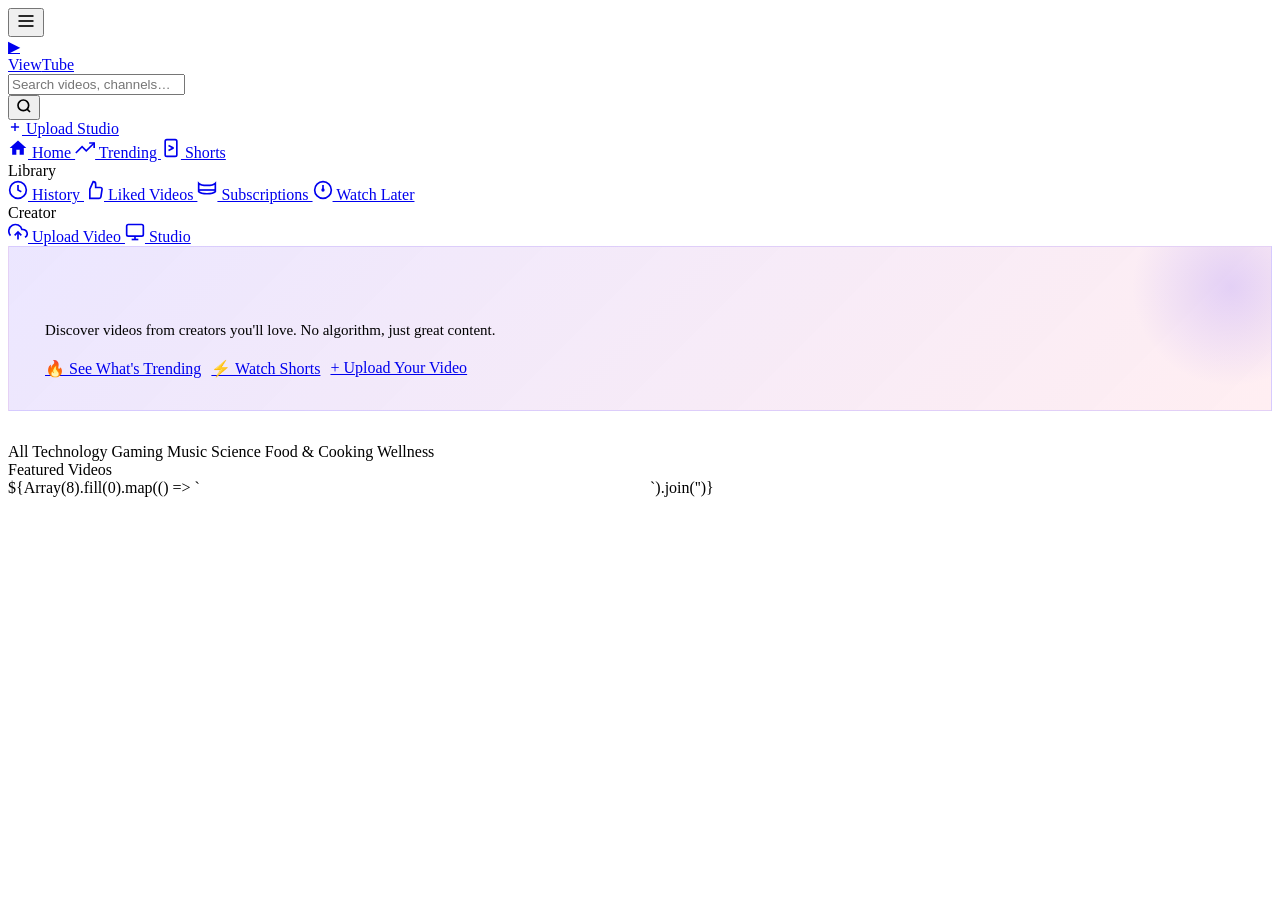
==== index.html @ 1f261cf2 "Add files via upload" ====
<!DOCTYPE html>
<html lang="en">
<head>
  <meta charset="UTF-8">
  <meta name="viewport" content="width=device-width, initial-scale=1.0">
  <title>ViewTube – Watch, Share, Discover</title>
  <link rel="stylesheet" href="css/main.css">
  <style>
    .no-sidebar { margin-left: 0 !important; }
    .hero-banner {
      background: linear-gradient(135deg, rgba(124,90,255,0.15) 0%, rgba(255,90,124,0.1) 100%);
      border: 1px solid rgba(124,90,255,0.2);
      border-radius: var(--radius-lg);
      padding: 32px 36px;
      margin-bottom: 32px;
      position: relative;
      overflow: hidden;
    }
    .hero-banner::before {
      content: '';
      position: absolute;
      top: -60px; right: -60px;
      width: 200px; height: 200px;
      border-radius: 50%;
      background: radial-gradient(circle, rgba(124,90,255,0.2), transparent 70%);
    }
    .hero-title {
      font-size: 30px;
      font-weight: 800;
      margin-bottom: 8px;
      background: linear-gradient(90deg, var(--text-primary), var(--accent));
      -webkit-background-clip: text;
      -webkit-text-fill-color: transparent;
      background-clip: text;
    }
    .hero-sub { color: var(--text-secondary); font-size: 15px; margin-bottom: 20px; }
    .hero-actions { display: flex; gap: 10px; flex-wrap: wrap; }
    #video-grid-container { position: relative; min-height: 200px; }
    .loading-grid {
      display: grid;
      grid-template-columns: repeat(auto-fill, minmax(280px, 1fr));
      gap: 20px;
    }
    .skeleton-card { animation: pulse 1.5s ease-in-out infinite; }
    .skeleton-thumb {
      aspect-ratio: 16/9;
      background: var(--bg-card);
      border-radius: var(--radius);
      margin-bottom: 10px;
    }
    .skeleton-line {
      height: 14px;
      background: var(--bg-card);
      border-radius: 4px;
      margin-bottom: 8px;
    }
    .skeleton-line.short { width: 60%; }
    @keyframes pulse {
      0%, 100% { opacity: 1; }
      50% { opacity: 0.5; }
    }
  </style>
</head>
<body>

<!-- Header -->
<header class="header">
  <button class="icon-btn" id="sidebar-toggle" title="Menu">
    <svg width="20" height="20" viewBox="0 0 24 24" fill="none" stroke="currentColor" stroke-width="2"><line x1="3" y1="6" x2="21" y2="6"/><line x1="3" y1="12" x2="21" y2="12"/><line x1="3" y1="18" x2="21" y2="18"/></svg>
  </button>
  <a class="header-logo" href="index.html">
    <div class="logo-icon">▶</div>
    <span class="logo-text">View<span>Tube</span></span>
  </a>
  <div class="header-search">
    <div class="search-input-wrap">
      <input class="search-input" type="text" placeholder="Search videos, channels…">
    </div>
    <button class="search-btn" title="Search">
      <svg width="16" height="16" viewBox="0 0 24 24" fill="none" stroke="currentColor" stroke-width="2.5"><circle cx="11" cy="11" r="8"/><line x1="21" y1="21" x2="16.65" y2="16.65"/></svg>
    </button>
  </div>
  <div class="header-actions">
    <a href="upload.html" class="btn btn-primary" style="gap:6px;">
      <svg width="14" height="14" viewBox="0 0 24 24" fill="none" stroke="currentColor" stroke-width="2.5"><line x1="12" y1="5" x2="12" y2="19"/><line x1="5" y1="12" x2="19" y2="12"/></svg>
      Upload
    </a>
    <a href="studio.html" class="btn btn-secondary">Studio</a>
  </div>
</header>

<!-- Sidebar -->
<nav class="sidebar">
  <div class="sidebar-section">
    <a class="sidebar-item active" href="index.html" data-page="index.html">
      <svg width="20" height="20" viewBox="0 0 24 24" fill="currentColor"><path d="M10 20v-6h4v6h5v-8h3L12 3 2 12h3v8z"/></svg>
      Home
    </a>
    <a class="sidebar-item" href="trending.html" data-page="trending.html">
      <svg width="20" height="20" viewBox="0 0 24 24" fill="none" stroke="currentColor" stroke-width="2"><polyline points="23 6 13.5 15.5 8.5 10.5 1 18"/><polyline points="17 6 23 6 23 12"/></svg>
      Trending
    </a>
    <a class="sidebar-item" href="watchshorts.html" data-page="watchshorts.html">
      <svg width="20" height="20" viewBox="0 0 24 24" fill="none" stroke="currentColor" stroke-width="2"><rect x="5" y="2" width="14" height="20" rx="2"/><line x1="9" y1="9" x2="15" y2="12"/><line x1="9" y1="15" x2="15" y2="12"/></svg>
      Shorts
    </a>
  </div>
  <div class="sidebar-divider"></div>
  <div class="sidebar-section">
    <div class="sidebar-label">Library</div>
    <a class="sidebar-item" href="#" onclick="showToast('Sign in to view history','info');return false;">
      <svg width="20" height="20" viewBox="0 0 24 24" fill="none" stroke="currentColor" stroke-width="2"><circle cx="12" cy="12" r="10"/><polyline points="12 6 12 12 16 14"/></svg>
      History
    </a>
    <a class="sidebar-item" href="#" onclick="showToast('Sign in to see liked videos','info');return false;">
      <svg width="20" height="20" viewBox="0 0 24 24" fill="none" stroke="currentColor" stroke-width="2"><path d="M14 9V5a3 3 0 0 0-3-3l-4 9v11h11.28a2 2 0 0 0 2-1.7l1.38-9a2 2 0 0 0-2-2.3z"/></svg>
      Liked Videos
    </a>
    <a class="sidebar-item" href="#" onclick="showToast('Sign in to see subscriptions','info');return false;">
      <svg width="20" height="20" viewBox="0 0 24 24" fill="none" stroke="currentColor" stroke-width="2"><path d="M22 4s-2.5 2.5-10 2.5S2 4 2 4v10s2.5 2.5 10 2.5 10-2.5 10-2.5V4z"/><line x1="2" y1="12" x2="22" y2="12"/></svg>
      Subscriptions
    </a>
    <a class="sidebar-item" href="watchlater.html" onclick="showToast('Sign in to view Watch Later','info');return false;">
      <svg width="20" height="20" viewBox="0 0 24 24" fill="none" stroke="currentColor" stroke-width="2"><circle cx="12" cy="12" r="10"/><polyline points="12 6 12 12"/><circle cx="12" cy="12" r="1" fill="currentColor"/></svg>
      Watch Later
    </a>
  </div>
  <div class="sidebar-divider"></div>
  <div class="sidebar-section">
    <div class="sidebar-label">Creator</div>
    <a class="sidebar-item" href="upload.html" data-page="upload.html">
      <svg width="20" height="20" viewBox="0 0 24 24" fill="none" stroke="currentColor" stroke-width="2"><polyline points="16 16 12 12 8 16"/><line x1="12" y1="12" x2="12" y2="21"/><path d="M20.39 18.39A5 5 0 0 0 18 9h-1.26A8 8 0 1 0 3 16.3"/></svg>
      Upload Video
    </a>
    <a class="sidebar-item" href="studio.html" data-page="studio.html">
      <svg width="20" height="20" viewBox="0 0 24 24" fill="none" stroke="currentColor" stroke-width="2"><rect x="2" y="3" width="20" height="14" rx="2"/><line x1="8" y1="21" x2="16" y2="21"/><line x1="12" y1="17" x2="12" y2="21"/></svg>
      Studio
    </a>
  </div>
</nav>

<!-- Main Content -->
<main class="main">
  <!-- Hero -->
  <div class="hero-banner">
    <div class="hero-title">Welcome to ViewTube ▶</div>
    <div class="hero-sub">Discover videos from creators you'll love. No algorithm, just great content.</div>
    <div class="hero-actions">
      <a href="trending.html" class="btn btn-primary">🔥 See What's Trending</a>
      <a href="watchshorts.html" class="btn btn-secondary">⚡ Watch Shorts</a>
      <a href="upload.html" class="btn btn-ghost">+ Upload Your Video</a>
    </div>
  </div>

  <!-- Categories -->
  <div class="category-bar" id="category-bar">
    <span class="chip active" data-cat="all">All</span>
    <span class="chip" data-cat="Technology">Technology</span>
    <span class="chip" data-cat="Gaming">Gaming</span>
    <span class="chip" data-cat="Music">Music</span>
    <span class="chip" data-cat="Science">Science</span>
    <span class="chip" data-cat="Food">Food & Cooking</span>
    <span class="chip" data-cat="Wellness">Wellness</span>
  </div>

  <!-- Videos -->
  <div class="section-title">
    <span>Featured <span class="accent">Videos</span></span>
  </div>
  <div id="video-grid-container">
    <!-- Skeleton -->
    <div class="loading-grid" id="skeleton-loader">
      ${Array(8).fill(0).map(() => `
        <div class="skeleton-card">
          <div class="skeleton-thumb"></div>
          <div class="skeleton-line"></div>
          <div class="skeleton-line short"></div>
        </div>
      `).join('')}
    </div>
    <div class="video-grid" id="video-grid" style="display:none;"></div>
  </div>
</main>

<div class="toast" id="global-toast"></div>

<script src="js/viewtube.js"></script>
<script>
  let allVideos = [], allChannels = [], activeCategory = 'all';

  async function init() {
    [allVideos, allChannels] = await Promise.all([loadJSON('videos.json'), loadJSON('channels.json')]);
    renderVideos(allVideos);
    document.getElementById('skeleton-loader').style.display = 'none';
    document.getElementById('video-grid').style.display = 'grid';
    initCategories();
    initSidebarToggle();
    setActiveSidebarLink();
    initSearch();
  }

  function renderVideos(videos) {
    const grid = document.getElementById('video-grid');
    grid.innerHTML = '';
    if (!videos.length) {
      grid.innerHTML = `<div class="empty-state"><div class="icon">🎬</div><h3>No videos found</h3><p>Try a different category.</p></div>`;
      return;
    }
    videos.forEach(video => {
      const channel = allChannels.find(c => c.id === video.channelId);
      grid.appendChild(buildVideoCard(video, channel));
    });
  }

  function initCategories() {
    document.querySelectorAll('.chip').forEach(chip => {
      chip.addEventListener('click', () => {
        document.querySelectorAll('.chip').forEach(c => c.classList.remove('active'));
        chip.classList.add('active');
        activeCategory = chip.dataset.cat;
        const filtered = activeCategory === 'all'
          ? allVideos
          : allVideos.filter(v => v.category === activeCategory);
        renderVideos(filtered);
      });
    });
  }

  init();
</script>
</body>
</html>
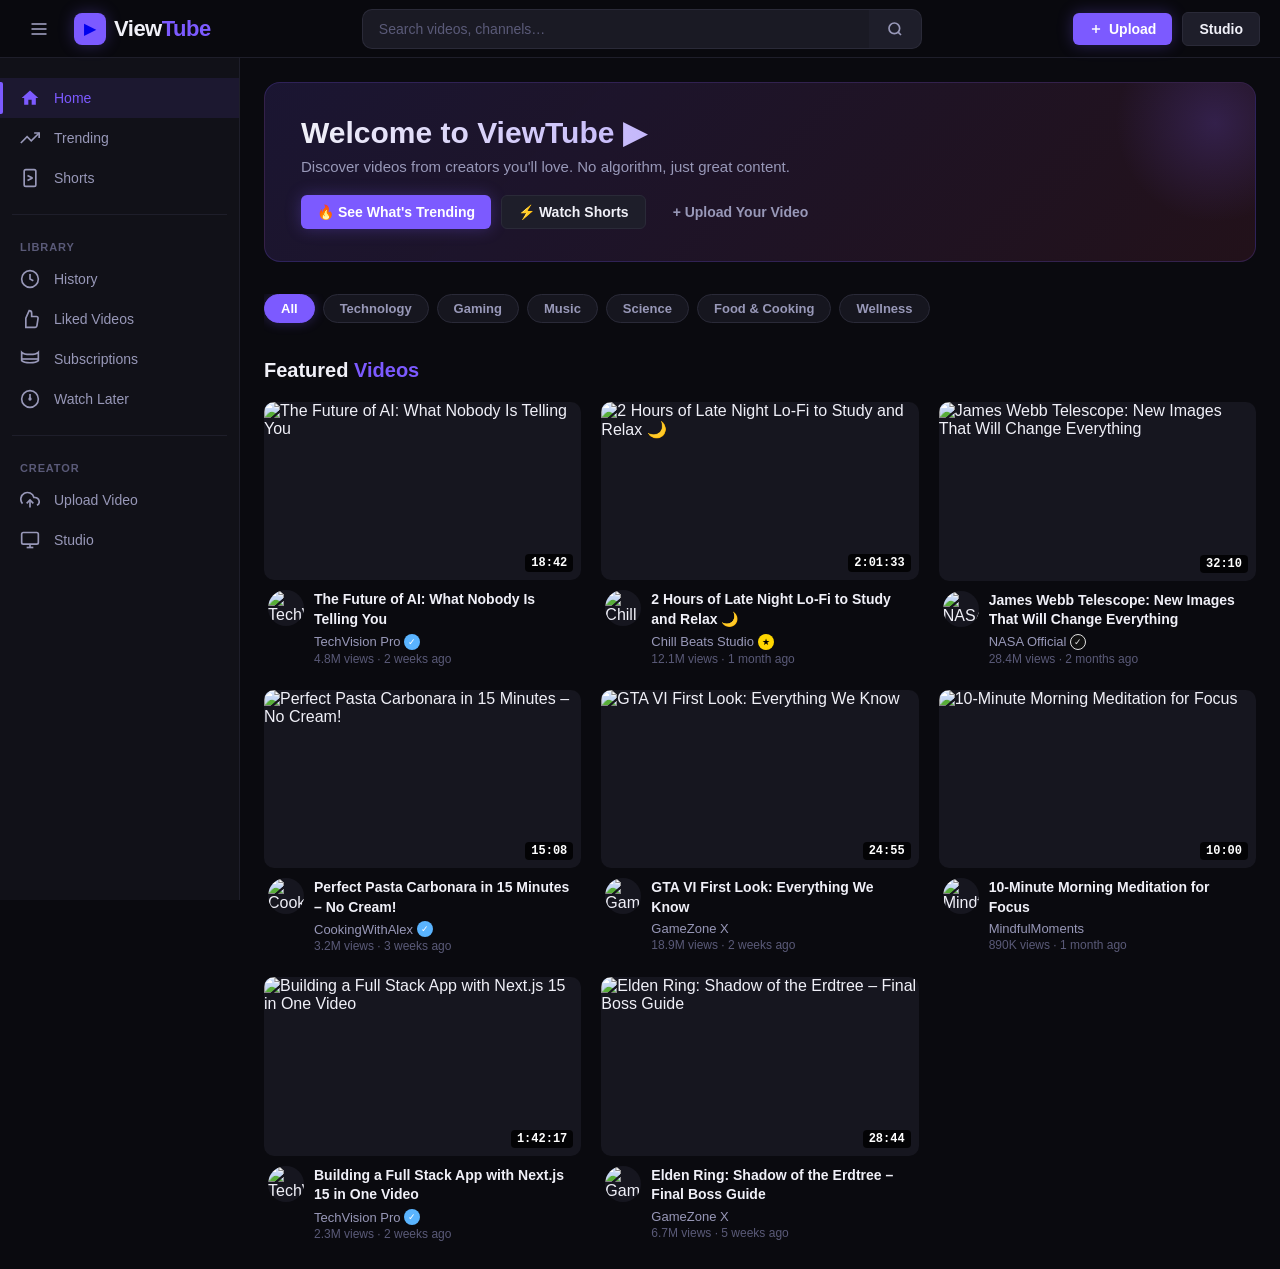
==== commit 95b6ce16: "Update index.html" ====
--- a/index.html
+++ b/index.html
@@ -4,7 +4,6 @@
   <meta charset="UTF-8">
   <meta name="viewport" content="width=device-width, initial-scale=1.0">
   <title>ViewTube – Watch, Share, Discover</title>
-  <link rel="stylesheet" href="css/main.css">
   <style>
     .no-sidebar { margin-left: 0 !important; }
     .hero-banner {
@@ -60,8 +59,651 @@
       50% { opacity: 0.5; }
     }
   </style>
+<style>
+/* ViewTube - Shared Styles */
+@import url('https://fonts.googleapis.com/css2?family=Outfit:wght@300;400;500;600;700;800;900&family=JetBrains+Mono:wght@400;500&display=swap');
+
+:root {
+  --bg-primary: #0a0a0f;
+  --bg-secondary: #111118;
+  --bg-card: #16161f;
+  --bg-hover: #1e1e2a;
+  --bg-input: #1a1a24;
+  --border: #2a2a38;
+  --border-subtle: #1e1e2a;
+  --text-primary: #f0f0f8;
+  --text-secondary: #9898b8;
+  --text-muted: #5a5a78;
+  --accent: #7c5aff;
+  --accent-glow: rgba(124, 90, 255, 0.3);
+  --accent-hover: #9575ff;
+  --accent-2: #ff5a7c;
+  --accent-2-glow: rgba(255, 90, 124, 0.3);
+  --verified-blue: #5ab4ff;
+  --verified-gold: #ffd700;
+  --verified-black: #e0e0e0;
+  --success: #4ade80;
+  --warning: #fbbf24;
+  --danger: #f87171;
+  --sidebar-width: 240px;
+  --header-height: 58px;
+  --radius: 10px;
+  --radius-sm: 6px;
+  --radius-lg: 16px;
+  --shadow: 0 4px 24px rgba(0,0,0,0.4);
+  --shadow-glow: 0 0 30px rgba(124, 90, 255, 0.15);
+  --transition: 0.2s ease;
+}
+
+*, *::before, *::after { box-sizing: border-box; margin: 0; padding: 0; }
+
+html { scroll-behavior: smooth; }
+
+body {
+  font-family: 'Outfit', sans-serif;
+  background: var(--bg-primary);
+  color: var(--text-primary);
+  min-height: 100vh;
+  overflow-x: hidden;
+}
+
+/* Scrollbar */
+::-webkit-scrollbar { width: 6px; height: 6px; }
+::-webkit-scrollbar-track { background: transparent; }
+::-webkit-scrollbar-thumb { background: var(--border); border-radius: 3px; }
+::-webkit-scrollbar-thumb:hover { background: var(--accent); }
+
+/* Header */
+.header {
+  position: fixed;
+  top: 0; left: 0; right: 0;
+  height: var(--header-height);
+  background: rgba(10, 10, 15, 0.92);
+  backdrop-filter: blur(20px);
+  border-bottom: 1px solid var(--border-subtle);
+  display: flex;
+  align-items: center;
+  padding: 0 20px;
+  gap: 16px;
+  z-index: 1000;
+}
+
+.header-logo {
+  display: flex;
+  align-items: center;
+  gap: 8px;
+  text-decoration: none;
+  flex-shrink: 0;
+}
+
+.logo-icon {
+  width: 32px; height: 32px;
+  background: var(--accent);
+  border-radius: 8px;
+  display: flex; align-items: center; justify-content: center;
+  font-size: 16px;
+  box-shadow: 0 0 16px var(--accent-glow);
+}
+
+.logo-text {
+  font-size: 22px;
+  font-weight: 800;
+  letter-spacing: -0.5px;
+  color: var(--text-primary);
+}
+
+.logo-text span { color: var(--accent); }
+
+.header-search {
+  flex: 1;
+  max-width: 560px;
+  margin: 0 auto;
+  display: flex;
+  gap: 0;
+}
+
+.search-input-wrap {
+  flex: 1;
+  position: relative;
+}
+
+.search-input {
+  width: 100%;
+  height: 40px;
+  background: var(--bg-input);
+  border: 1px solid var(--border);
+  border-right: none;
+  border-radius: var(--radius) 0 0 var(--radius);
+  color: var(--text-primary);
+  font-family: 'Outfit', sans-serif;
+  font-size: 14px;
+  padding: 0 16px;
+  outline: none;
+  transition: border-color var(--transition);
+}
+
+.search-input:focus { border-color: var(--accent); }
+.search-input::placeholder { color: var(--text-muted); }
+
+.search-btn {
+  height: 40px;
+  padding: 0 18px;
+  background: var(--bg-hover);
+  border: 1px solid var(--border);
+  border-left: none;
+  border-radius: 0 var(--radius) var(--radius) 0;
+  color: var(--text-secondary);
+  cursor: pointer;
+  display: flex; align-items: center; justify-content: center;
+  transition: all var(--transition);
+}
+
+.search-btn:hover { background: var(--accent); color: white; border-color: var(--accent); }
+
+.header-actions {
+  display: flex;
+  align-items: center;
+  gap: 10px;
+  flex-shrink: 0;
+}
+
+.btn {
+  display: inline-flex;
+  align-items: center;
+  gap: 6px;
+  padding: 8px 16px;
+  border-radius: var(--radius-sm);
+  font-family: 'Outfit', sans-serif;
+  font-size: 14px;
+  font-weight: 600;
+  cursor: pointer;
+  text-decoration: none;
+  border: none;
+  transition: all var(--transition);
+  white-space: nowrap;
+}
+
+.btn-primary {
+  background: var(--accent);
+  color: white;
+  box-shadow: 0 0 16px var(--accent-glow);
+}
+.btn-primary:hover { background: var(--accent-hover); box-shadow: 0 0 24px var(--accent-glow); }
+
+.btn-secondary {
+  background: var(--bg-hover);
+  color: var(--text-primary);
+  border: 1px solid var(--border);
+}
+.btn-secondary:hover { border-color: var(--accent); color: var(--accent); }
+
+.btn-ghost {
+  background: transparent;
+  color: var(--text-secondary);
+  border: 1px solid transparent;
+}
+.btn-ghost:hover { background: var(--bg-hover); color: var(--text-primary); }
+
+.icon-btn {
+  width: 38px; height: 38px;
+  border-radius: var(--radius-sm);
+  background: transparent;
+  border: 1px solid transparent;
+  color: var(--text-secondary);
+  cursor: pointer;
+  display: flex; align-items: center; justify-content: center;
+  font-size: 18px;
+  transition: all var(--transition);
+}
+.icon-btn:hover { background: var(--bg-hover); color: var(--text-primary); }
+
+/* Sidebar */
+.sidebar {
+  position: fixed;
+  top: var(--header-height);
+  left: 0;
+  width: var(--sidebar-width);
+  height: calc(100vh - var(--header-height));
+  background: var(--bg-secondary);
+  border-right: 1px solid var(--border-subtle);
+  overflow-y: auto;
+  padding: 12px 0;
+  z-index: 100;
+  transition: transform 0.3s ease;
+}
+
+.sidebar.hidden { transform: translateX(-100%); }
+
+.sidebar-section { padding: 8px 0; }
+
+.sidebar-label {
+  font-size: 11px;
+  font-weight: 700;
+  letter-spacing: 0.08em;
+  text-transform: uppercase;
+  color: var(--text-muted);
+  padding: 6px 20px;
+  margin-top: 4px;
+}
+
+.sidebar-item {
+  display: flex;
+  align-items: center;
+  gap: 14px;
+  padding: 10px 20px;
+  color: var(--text-secondary);
+  text-decoration: none;
+  font-size: 14px;
+  font-weight: 500;
+  cursor: pointer;
+  transition: all var(--transition);
+  border-radius: 0;
+  position: relative;
+}
+
+.sidebar-item:hover { background: var(--bg-hover); color: var(--text-primary); }
+
+.sidebar-item.active {
+  background: rgba(124, 90, 255, 0.1);
+  color: var(--accent);
+}
+
+.sidebar-item.active::before {
+  content: '';
+  position: absolute;
+  left: 0; top: 4px; bottom: 4px;
+  width: 3px;
+  background: var(--accent);
+  border-radius: 0 2px 2px 0;
+}
+
+.sidebar-item svg, .sidebar-item .icon { width: 20px; height: 20px; flex-shrink: 0; }
+
+.sidebar-divider {
+  height: 1px;
+  background: var(--border-subtle);
+  margin: 8px 12px;
+}
+
+/* Main Content Area */
+.main {
+  margin-left: var(--sidebar-width);
+  margin-top: var(--header-height);
+  min-height: calc(100vh - var(--header-height));
+  padding: 24px;
+}
+
+/* Category Chips */
+.category-bar {
+  display: flex;
+  gap: 8px;
+  overflow-x: auto;
+  padding-bottom: 12px;
+  margin-bottom: 24px;
+  scrollbar-width: none;
+}
+.category-bar::-webkit-scrollbar { display: none; }
+
+.chip {
+  padding: 6px 16px;
+  border-radius: 20px;
+  font-size: 13px;
+  font-weight: 600;
+  cursor: pointer;
+  white-space: nowrap;
+  border: 1px solid var(--border);
+  background: var(--bg-card);
+  color: var(--text-secondary);
+  transition: all var(--transition);
+}
+
+.chip:hover { border-color: var(--accent); color: var(--accent); }
+.chip.active { background: var(--accent); color: white; border-color: var(--accent); box-shadow: 0 0 12px var(--accent-glow); }
+
+/* Video Grid */
+.video-grid {
+  display: grid;
+  grid-template-columns: repeat(auto-fill, minmax(280px, 1fr));
+  gap: 20px;
+}
+
+/* Video Card */
+.video-card {
+  cursor: pointer;
+  transition: transform var(--transition);
+}
+
+.video-card:hover { transform: translateY(-2px); }
+
+.video-thumb {
+  position: relative;
+  aspect-ratio: 16/9;
+  border-radius: var(--radius);
+  overflow: hidden;
+  background: var(--bg-card);
+}
+
+.video-thumb img {
+  width: 100%; height: 100%;
+  object-fit: cover;
+  display: block;
+  transition: transform 0.4s ease;
+}
+
+.video-card:hover .video-thumb img { transform: scale(1.04); }
+
+.video-duration {
+  position: absolute;
+  bottom: 8px; right: 8px;
+  background: rgba(0,0,0,0.85);
+  color: #fff;
+  font-size: 12px;
+  font-weight: 600;
+  font-family: 'JetBrains Mono', monospace;
+  padding: 2px 6px;
+  border-radius: 4px;
+}
+
+.video-play-overlay {
+  position: absolute;
+  inset: 0;
+  background: rgba(0,0,0,0);
+  display: flex; align-items: center; justify-content: center;
+  transition: background 0.3s ease;
+}
+
+.video-card:hover .video-play-overlay { background: rgba(0,0,0,0.3); }
+
+.play-btn-overlay {
+  width: 52px; height: 52px;
+  border-radius: 50%;
+  background: rgba(124,90,255,0.9);
+  display: flex; align-items: center; justify-content: center;
+  opacity: 0;
+  transform: scale(0.8);
+  transition: all 0.3s ease;
+  box-shadow: 0 0 24px var(--accent-glow);
+}
+
+.video-card:hover .play-btn-overlay { opacity: 1; transform: scale(1); }
+
+.video-info {
+  display: flex;
+  gap: 10px;
+  padding: 10px 4px 4px;
+}
+
+.channel-avatar {
+  width: 36px; height: 36px;
+  border-radius: 50%;
+  overflow: hidden;
+  flex-shrink: 0;
+  background: var(--bg-card);
+}
+
+.channel-avatar img { width: 100%; height: 100%; object-fit: cover; }
+
+.video-meta { flex: 1; min-width: 0; }
+
+.video-title {
+  font-size: 14px;
+  font-weight: 600;
+  line-height: 1.4;
+  color: var(--text-primary);
+  display: -webkit-box;
+  -webkit-line-clamp: 2;
+  -webkit-box-orient: vertical;
+  overflow: hidden;
+  margin-bottom: 4px;
+}
+
+.video-channel {
+  display: flex;
+  align-items: center;
+  gap: 4px;
+  font-size: 13px;
+  color: var(--text-secondary);
+  text-decoration: none;
+  width: fit-content;
+}
+
+.video-channel:hover { color: var(--text-primary); }
+
+.video-stats {
+  font-size: 12px;
+  color: var(--text-muted);
+  margin-top: 2px;
+}
+
+/* Verified Badges */
+.badge {
+  display: inline-flex;
+  align-items: center;
+  justify-content: center;
+  width: 16px; height: 16px;
+  border-radius: 50%;
+  font-size: 9px;
+  flex-shrink: 0;
+}
+
+.badge-verified { background: var(--verified-blue); color: #fff; }
+.badge-gold { background: var(--verified-gold); color: #000; }
+.badge-black { background: #111; color: var(--verified-black); border: 1px solid var(--verified-black); }
+
+.badge-lg { width: 20px; height: 20px; font-size: 11px; }
+
+/* Section Titles */
+.section-title {
+  font-size: 20px;
+  font-weight: 700;
+  margin-bottom: 20px;
+  display: flex;
+  align-items: center;
+  gap: 10px;
+}
+
+.section-title .accent { color: var(--accent); }
+
+/* Trending Rank Badge */
+.trending-rank {
+  display: inline-flex;
+  align-items: center;
+  justify-content: center;
+  width: 28px; height: 28px;
+  border-radius: 50%;
+  background: linear-gradient(135deg, var(--accent), var(--accent-2));
+  color: white;
+  font-size: 12px;
+  font-weight: 800;
+  flex-shrink: 0;
+}
+
+/* Toast Notification */
+.toast {
+  position: fixed;
+  bottom: 24px; right: 24px;
+  padding: 14px 20px;
+  background: var(--bg-card);
+  border: 1px solid var(--border);
+  border-radius: var(--radius);
+  color: var(--text-primary);
+  font-size: 14px;
+  z-index: 9999;
+  box-shadow: var(--shadow);
+  display: flex; align-items: center; gap: 10px;
+  opacity: 0;
+  transform: translateY(10px);
+  transition: all 0.3s ease;
+  pointer-events: none;
+}
+
+.toast.show { opacity: 1; transform: translateY(0); }
+.toast.success { border-color: var(--success); }
+.toast.error { border-color: var(--danger); }
+
+/* Empty State */
+.empty-state {
+  text-align: center;
+  padding: 60px 20px;
+  color: var(--text-muted);
+}
+
+.empty-state .icon { font-size: 48px; margin-bottom: 16px; }
+.empty-state h3 { font-size: 18px; color: var(--text-secondary); margin-bottom: 8px; }
+.empty-state p { font-size: 14px; }
+
+/* Responsive */
+@media (max-width: 768px) {
+  .sidebar { transform: translateX(-100%); }
+  .sidebar.mobile-open { transform: translateX(0); }
+  .main { margin-left: 0; padding: 16px; }
+  .header-search { max-width: 200px; }
+  .logo-text { display: none; }
+}
+
+</style>
 </head>
 <body>
+<script>
+
+const _VIDEOS_DATA = [{"id": "v001", "title": "The Future of AI: What Nobody Is Telling You", "channelId": "ch_001", "thumbnail": "https://picsum.photos/seed/v001/640/360", "duration": "18:42", "views": 4820000, "viewsFormatted": "4.8M views", "likes": 182000, "dislikes": 3200, "uploadDate": "2025-03-10", "uploadedAgo": "2 weeks ago", "description": "In this deep dive, we explore the latest breakthroughs in artificial intelligence and what they mean for humanity. From GPT to autonomous systems, nothing is off limits.", "tags": ["AI", "Technology", "Future", "Machine Learning"], "category": "Technology", "isTrending": true, "trendingRank": 1, "videoUrl": "", "comments": [{"id": "c001", "user": "Alex Rivera", "avatar": "https://api.dicebear.com/7.x/thumbs/svg?seed=alex", "text": "This is genuinely one of the best tech breakdowns I've seen this year. Mind blown! \ud83e\udd2f", "likes": 4821, "time": "1 week ago"}, {"id": "c002", "user": "Sarah Chen", "avatar": "https://api.dicebear.com/7.x/thumbs/svg?seed=sarah", "text": "The part about neural scaling laws was incredible. Did not expect that twist.", "likes": 2103, "time": "1 week ago"}, {"id": "c003", "user": "DevNerd99", "avatar": "https://api.dicebear.com/7.x/thumbs/svg?seed=devnerd", "text": "Came for the clickbait title, stayed for the actual quality content. Rare.", "likes": 987, "time": "5 days ago"}]}, {"id": "v002", "title": "2 Hours of Late Night Lo-Fi to Study and Relax \ud83c\udf19", "channelId": "ch_002", "thumbnail": "https://picsum.photos/seed/v002/640/360", "duration": "2:01:33", "views": 12100000, "viewsFormatted": "12.1M views", "likes": 541000, "dislikes": 4100, "uploadDate": "2025-02-20", "uploadedAgo": "1 month ago", "description": "The perfect lo-fi playlist for late night study sessions, coding, or just chilling. No ads, no interruptions.", "tags": ["lo-fi", "study", "music", "chill", "beats"], "category": "Music", "isTrending": true, "trendingRank": 2, "videoUrl": "", "comments": [{"id": "c004", "user": "NightOwl", "avatar": "https://api.dicebear.com/7.x/thumbs/svg?seed=nightowl", "text": "I've been using this playlist every night for 3 weeks straight. Pure perfection.", "likes": 8842, "time": "3 weeks ago"}, {"id": "c005", "user": "CodeMonk", "avatar": "https://api.dicebear.com/7.x/thumbs/svg?seed=codemonk", "text": "Wrote 600 lines of code listening to this. 10/10.", "likes": 3201, "time": "2 weeks ago"}]}, {"id": "v003", "title": "James Webb Telescope: New Images That Will Change Everything", "channelId": "ch_003", "thumbnail": "https://picsum.photos/seed/v003/640/360", "duration": "32:10", "views": 28400000, "viewsFormatted": "28.4M views", "likes": 1200000, "dislikes": 12000, "uploadDate": "2025-01-15", "uploadedAgo": "2 months ago", "description": "The James Webb Space Telescope continues to rewrite the textbooks. This video showcases the newest batch of images and what they reveal about the early universe.", "tags": ["NASA", "Space", "James Webb", "Universe", "Science"], "category": "Science", "isTrending": true, "trendingRank": 3, "videoUrl": "", "comments": [{"id": "c006", "user": "StarGazer", "avatar": "https://api.dicebear.com/7.x/thumbs/svg?seed=stargazer", "text": "Every single time NASA drops new JWST images I feel genuinely emotional. We're so small.", "likes": 22901, "time": "2 months ago"}, {"id": "c007", "user": "PhysicsGeek", "avatar": "https://api.dicebear.com/7.x/thumbs/svg?seed=physicsgeek", "text": "The galaxy cluster images at 14:22 broke my brain. Beautiful.", "likes": 9441, "time": "2 months ago"}]}, {"id": "v004", "title": "Perfect Pasta Carbonara in 15 Minutes \u2013 No Cream!", "channelId": "ch_004", "thumbnail": "https://picsum.photos/seed/v004/640/360", "duration": "15:08", "views": 3200000, "viewsFormatted": "3.2M views", "likes": 98000, "dislikes": 1800, "uploadDate": "2025-03-01", "uploadedAgo": "3 weeks ago", "description": "The authentic Roman carbonara recipe. No cream, no shortcuts \u2014 just eggs, guanciale, pecorino, and black pepper. Let me show you how.", "tags": ["cooking", "pasta", "italian", "recipe", "carbonara"], "category": "Food", "isTrending": true, "trendingRank": 4, "videoUrl": "", "comments": [{"id": "c008", "user": "FoodieFan", "avatar": "https://api.dicebear.com/7.x/thumbs/svg?seed=foodie", "text": "Made this last night. My Italian grandmother approved. HIGH praise!", "likes": 5512, "time": "2 weeks ago"}, {"id": "c009", "user": "PastaLover", "avatar": "https://api.dicebear.com/7.x/thumbs/svg?seed=pasta", "text": "Adding cream to carbonara should be illegal. Thank you for this video.", "likes": 8901, "time": "3 weeks ago"}]}, {"id": "v005", "title": "GTA VI First Look: Everything We Know", "channelId": "ch_005", "thumbnail": "https://picsum.photos/seed/v005/640/360", "duration": "24:55", "views": 18900000, "viewsFormatted": "18.9M views", "likes": 820000, "dislikes": 34000, "uploadDate": "2025-03-05", "uploadedAgo": "2 weeks ago", "description": "Every single detail, leak, and official confirmation about GTA VI compiled into the ultimate breakdown video.", "tags": ["GTA 6", "Gaming", "Rockstar", "PS5", "Xbox"], "category": "Gaming", "isTrending": true, "trendingRank": 5, "videoUrl": "", "comments": [{"id": "c010", "user": "GamerPro", "avatar": "https://api.dicebear.com/7.x/thumbs/svg?seed=gamer", "text": "Been waiting for this since 2013. Ready to quit my job on release day.", "likes": 43001, "time": "2 weeks ago"}, {"id": "c011", "user": "NoLifeGamer", "avatar": "https://api.dicebear.com/7.x/thumbs/svg?seed=nolife", "text": "The detail at 11:32 about the physics engine... that's next level.", "likes": 12330, "time": "1 week ago"}]}, {"id": "v006", "title": "10-Minute Morning Meditation for Focus", "channelId": "ch_006", "thumbnail": "https://picsum.photos/seed/v006/640/360", "duration": "10:00", "views": 890000, "viewsFormatted": "890K views", "likes": 42000, "dislikes": 500, "uploadDate": "2025-02-28", "uploadedAgo": "1 month ago", "description": "Start your day with clarity and intention. This 10-minute guided meditation will help you focus and find calm before the day begins.", "tags": ["meditation", "wellness", "mindfulness", "morning routine"], "category": "Wellness", "isTrending": false, "trendingRank": null, "videoUrl": "", "comments": [{"id": "c012", "user": "ZenMaster", "avatar": "https://api.dicebear.com/7.x/thumbs/svg?seed=zen", "text": "My morning routine isn't complete without this. 30-day streak!", "likes": 3401, "time": "3 weeks ago"}]}, {"id": "v007", "title": "Building a Full Stack App with Next.js 15 in One Video", "channelId": "ch_001", "thumbnail": "https://picsum.photos/seed/v007/640/360", "duration": "1:42:17", "views": 2300000, "viewsFormatted": "2.3M views", "likes": 112000, "dislikes": 2100, "uploadDate": "2025-03-08", "uploadedAgo": "2 weeks ago", "description": "A complete project from zero to deployment. We build a SaaS app with auth, database, payments and CI/CD.", "tags": ["Next.js", "React", "Coding", "Tutorial", "Web Dev"], "category": "Technology", "isTrending": false, "trendingRank": null, "videoUrl": "", "comments": [{"id": "c013", "user": "WebDevWill", "avatar": "https://api.dicebear.com/7.x/thumbs/svg?seed=will", "text": "This is literally the only tutorial you need for Next.js. Bookmark it.", "likes": 6723, "time": "1 week ago"}]}, {"id": "v008", "title": "Elden Ring: Shadow of the Erdtree \u2013 Final Boss Guide", "channelId": "ch_005", "thumbnail": "https://picsum.photos/seed/v008/640/360", "duration": "28:44", "views": 6700000, "viewsFormatted": "6.7M views", "likes": 310000, "dislikes": 8200, "uploadDate": "2025-02-14", "uploadedAgo": "5 weeks ago", "description": "The most complete guide to defeating the final boss of Shadow of the Erdtree. All phases, all strategies.", "tags": ["Elden Ring", "Gaming", "Boss Guide", "FromSoftware"], "category": "Gaming", "isTrending": false, "trendingRank": null, "videoUrl": "", "comments": [{"id": "c014", "user": "SoulsBorn", "avatar": "https://api.dicebear.com/7.x/thumbs/svg?seed=souls", "text": "Finally beat it thanks to this guide. Nearly threw my controller 12 times.", "likes": 14200, "time": "4 weeks ago"}]}];
+const _CHANNELS_DATA = [{"id": "ch_001", "name": "TechVision Pro", "handle": "@techvisionpro", "avatar": "https://api.dicebear.com/7.x/shapes/svg?seed=techvision&backgroundColor=0f172a", "banner": "", "subscribers": "4.2M", "subscriberCount": 4200000, "description": "The latest in tech, AI, and innovation.", "IsVerified": true, "IsGoldVerified": false, "IsBlackVerified": false}, {"id": "ch_002", "name": "Chill Beats Studio", "handle": "@chillbeatsstudio", "avatar": "https://api.dicebear.com/7.x/shapes/svg?seed=chillbeats&backgroundColor=1e1b4b", "banner": "", "subscribers": "12.8M", "subscriberCount": 12800000, "description": "Lo-fi, chill, and study beats 24/7.", "IsVerified": false, "IsGoldVerified": true, "IsBlackVerified": false}, {"id": "ch_003", "name": "NASA Official", "handle": "@nasaofficial", "avatar": "https://api.dicebear.com/7.x/shapes/svg?seed=nasa&backgroundColor=0c0a09", "banner": "", "subscribers": "98.3M", "subscriberCount": 98300000, "description": "Official NASA ViewTube channel. Explore the universe.", "IsVerified": false, "IsGoldVerified": false, "IsBlackVerified": true}, {"id": "ch_004", "name": "CookingWithAlex", "handle": "@cookingwithalex", "avatar": "https://api.dicebear.com/7.x/shapes/svg?seed=cookalex&backgroundColor=14532d", "banner": "", "subscribers": "2.1M", "subscriberCount": 2100000, "description": "Simple, delicious recipes for everyone.", "IsVerified": true, "IsGoldVerified": false, "IsBlackVerified": false}, {"id": "ch_005", "name": "GameZone X", "handle": "@gamezonex", "avatar": "https://api.dicebear.com/7.x/shapes/svg?seed=gamezonex&backgroundColor=3b0764", "banner": "", "subscribers": "8.7M", "subscriberCount": 8700000, "description": "Gaming news, reviews, and live streams.", "IsVerified": false, "IsGoldVerified": false, "IsBlackVerified": false}, {"id": "ch_006", "name": "MindfulMoments", "handle": "@mindfulmoments", "avatar": "https://api.dicebear.com/7.x/shapes/svg?seed=mindful&backgroundColor=164e63", "banner": "", "subscribers": "890K", "subscriberCount": 890000, "description": "Meditation, yoga and wellness journeys.", "IsVerified": false, "IsGoldVerified": false, "IsBlackVerified": false}];
+const _SHORTS_DATA = [{"id": "s001", "title": "AI draws itself in 10 seconds \ud83e\udd2f", "channelId": "ch_001", "thumbnail": "https://picsum.photos/seed/s001/400/711", "duration": "0:58", "views": 14200000, "viewsFormatted": "14.2M", "likes": 620000, "uploadedAgo": "3 days ago", "videoUrl": ""}, {"id": "s002", "title": "Carbonara in 60 seconds \ud83c\udf5d", "channelId": "ch_004", "thumbnail": "https://picsum.photos/seed/s002/400/711", "duration": "0:55", "views": 8900000, "viewsFormatted": "8.9M", "likes": 412000, "uploadedAgo": "1 week ago", "videoUrl": ""}, {"id": "s003", "title": "Webb telescope captures star being born \ud83c\udf1f", "channelId": "ch_003", "thumbnail": "https://picsum.photos/seed/s003/400/711", "duration": "0:59", "views": 32100000, "viewsFormatted": "32.1M", "likes": 1800000, "uploadedAgo": "5 days ago", "videoUrl": ""}, {"id": "s004", "title": "This game mechanic is insane \ud83c\udfae", "channelId": "ch_005", "thumbnail": "https://picsum.photos/seed/s004/400/711", "duration": "0:45", "views": 6200000, "viewsFormatted": "6.2M", "likes": 280000, "uploadedAgo": "2 days ago", "videoUrl": ""}, {"id": "s005", "title": "1 minute morning breathwork \ud83e\uddd8", "channelId": "ch_006", "thumbnail": "https://picsum.photos/seed/s005/400/711", "duration": "1:00", "views": 2100000, "viewsFormatted": "2.1M", "likes": 98000, "uploadedAgo": "4 days ago", "videoUrl": ""}, {"id": "s006", "title": "Lo-fi drop that hits different \ud83c\udfb5", "channelId": "ch_002", "thumbnail": "https://picsum.photos/seed/s006/400/711", "duration": "0:52", "views": 4800000, "viewsFormatted": "4.8M", "likes": 210000, "uploadedAgo": "6 days ago", "videoUrl": ""}];
+// Override loadJSON to use inline data
+async function loadJSON(path) {
+  if (path.includes('videos')) return JSON.parse(JSON.stringify(_VIDEOS_DATA));
+  if (path.includes('channels')) return JSON.parse(JSON.stringify(_CHANNELS_DATA));
+  if (path.includes('shorts')) return JSON.parse(JSON.stringify(_SHORTS_DATA));
+  return [];
+}
+
+// ViewTube - Shared Utilities
+
+// loadJSON: using inline data (see _VIDEOS_DATA etc above)
+
+// --- Verified Badge ---
+function getBadgeHTML(channel, size = '') {
+  const cls = `badge ${size}`;
+  if (channel.IsBlackVerified) {
+    return `<span class="${cls} badge-black" title="Official Creator">✓</span>`;
+  }
+  if (channel.IsGoldVerified) {
+    return `<span class="${cls} badge-gold" title="Gold Verified">★</span>`;
+  }
+  if (channel.IsVerified) {
+    return `<span class="${cls} badge-verified" title="Verified">✓</span>`;
+  }
+  return '';
+}
+
+// --- Format Numbers ---
+function formatViews(n) {
+  if (n >= 1e9) return (n / 1e9).toFixed(1).replace(/\.0$/, '') + 'B';
+  if (n >= 1e6) return (n / 1e6).toFixed(1).replace(/\.0$/, '') + 'M';
+  if (n >= 1e3) return (n / 1e3).toFixed(1).replace(/\.0$/, '') + 'K';
+  return n.toString();
+}
+
+// --- Video Card ---
+function buildVideoCard(video, channel) {
+  const card = document.createElement('div');
+  card.className = 'video-card';
+  card.innerHTML = `
+    <div class="video-thumb">
+      <img src="${video.thumbnail}" alt="${escapeHTML(video.title)}" loading="lazy">
+      <div class="video-play-overlay">
+        <div class="play-btn-overlay">
+          <svg width="20" height="20" viewBox="0 0 24 24" fill="white"><polygon points="5,3 19,12 5,21"/></svg>
+        </div>
+      </div>
+      <span class="video-duration">${video.duration}</span>
+    </div>
+    <div class="video-info">
+      <div class="channel-avatar">
+        <img src="${channel ? channel.avatar : ''}" alt="${channel ? channel.name : ''}" loading="lazy">
+      </div>
+      <div class="video-meta">
+        <div class="video-title">${escapeHTML(video.title)}</div>
+        <a class="video-channel" href="#">
+          ${channel ? escapeHTML(channel.name) : 'Unknown'}
+          ${channel ? getBadgeHTML(channel) : ''}
+        </a>
+        <div class="video-stats">${formatViews(video.views)} views &middot; ${video.uploadedAgo}</div>
+      </div>
+    </div>
+  `;
+  card.addEventListener('click', () => {
+    window.location.href = `watch.html?v=${video.id}`;
+  });
+  return card;
+}
+
+// --- Escape HTML ---
+function escapeHTML(str) {
+  const div = document.createElement('div');
+  div.appendChild(document.createTextNode(str || ''));
+  return div.innerHTML;
+}
+
+// --- Toast ---
+function showToast(msg, type = 'info') {
+  let toast = document.getElementById('global-toast');
+  if (!toast) {
+    toast = document.createElement('div');
+    toast.id = 'global-toast';
+    toast.className = 'toast';
+    document.body.appendChild(toast);
+  }
+  const icon = type === 'success' ? '✅' : type === 'error' ? '❌' : 'ℹ️';
+  toast.innerHTML = `<span>${icon}</span><span>${msg}</span>`;
+  toast.className = `toast ${type} show`;
+  clearTimeout(toast._timer);
+  toast._timer = setTimeout(() => { toast.classList.remove('show'); }, 3000);
+}
+
+// --- URL Params ---
+function getParam(name) {
+  return new URLSearchParams(window.location.search).get(name);
+}
+
+// --- Sidebar toggle ---
+function initSidebarToggle() {
+  const toggle = document.getElementById('sidebar-toggle');
+  const sidebar = document.querySelector('.sidebar');
+  if (toggle && sidebar) {
+    toggle.addEventListener('click', () => {
+      if (window.innerWidth <= 768) {
+        sidebar.classList.toggle('mobile-open');
+      } else {
+        sidebar.classList.toggle('hidden');
+        const main = document.querySelector('.main');
+        if (main) main.classList.toggle('no-sidebar');
+      }
+    });
+  }
+}
+
+// --- Active Sidebar Link ---
+function setActiveSidebarLink() {
+  const page = window.location.pathname.split('/').pop() || 'index.html';
+  document.querySelectorAll('.sidebar-item[data-page]').forEach(el => {
+    if (el.dataset.page === page) el.classList.add('active');
+  });
+}
+
+// --- Init Search ---
+function initSearch() {
+  const input = document.querySelector('.search-input');
+  const btn = document.querySelector('.search-btn');
+  const doSearch = () => {
+    const q = input?.value.trim();
+    if (q) showToast(`Searching for "${q}"…`, 'info');
+  };
+  btn?.addEventListener('click', doSearch);
+  input?.addEventListener('keydown', e => { if (e.key === 'Enter') doSearch(); });
+}
+
+</script>
 
 <!-- Header -->
 <header class="header">
@@ -170,21 +812,20 @@
   <div id="video-grid-container">
     <!-- Skeleton -->
     <div class="loading-grid" id="skeleton-loader">
-      ${Array(8).fill(0).map(() => `
-        <div class="skeleton-card">
-          <div class="skeleton-thumb"></div>
-          <div class="skeleton-line"></div>
-          <div class="skeleton-line short"></div>
-        </div>
-      `).join('')}
+      <div class="skeleton-card"><div class="skeleton-thumb"></div><div class="skeleton-line"></div><div class="skeleton-line short"></div></div>
+      <div class="skeleton-card"><div class="skeleton-thumb"></div><div class="skeleton-line"></div><div class="skeleton-line short"></div></div>
+      <div class="skeleton-card"><div class="skeleton-thumb"></div><div class="skeleton-line"></div><div class="skeleton-line short"></div></div>
+      <div class="skeleton-card"><div class="skeleton-thumb"></div><div class="skeleton-line"></div><div class="skeleton-line short"></div></div>
+      <div class="skeleton-card"><div class="skeleton-thumb"></div><div class="skeleton-line"></div><div class="skeleton-line short"></div></div>
+      <div class="skeleton-card"><div class="skeleton-thumb"></div><div class="skeleton-line"></div><div class="skeleton-line short"></div></div>
+      <div class="skeleton-card"><div class="skeleton-thumb"></div><div class="skeleton-line"></div><div class="skeleton-line short"></div></div>
+      <div class="skeleton-card"><div class="skeleton-thumb"></div><div class="skeleton-line"></div><div class="skeleton-line short"></div></div>
     </div>
     <div class="video-grid" id="video-grid" style="display:none;"></div>
   </div>
 </main>
 
 <div class="toast" id="global-toast"></div>
-
-<script src="js/viewtube.js"></script>
 <script>
   let allVideos = [], allChannels = [], activeCategory = 'all';
 
